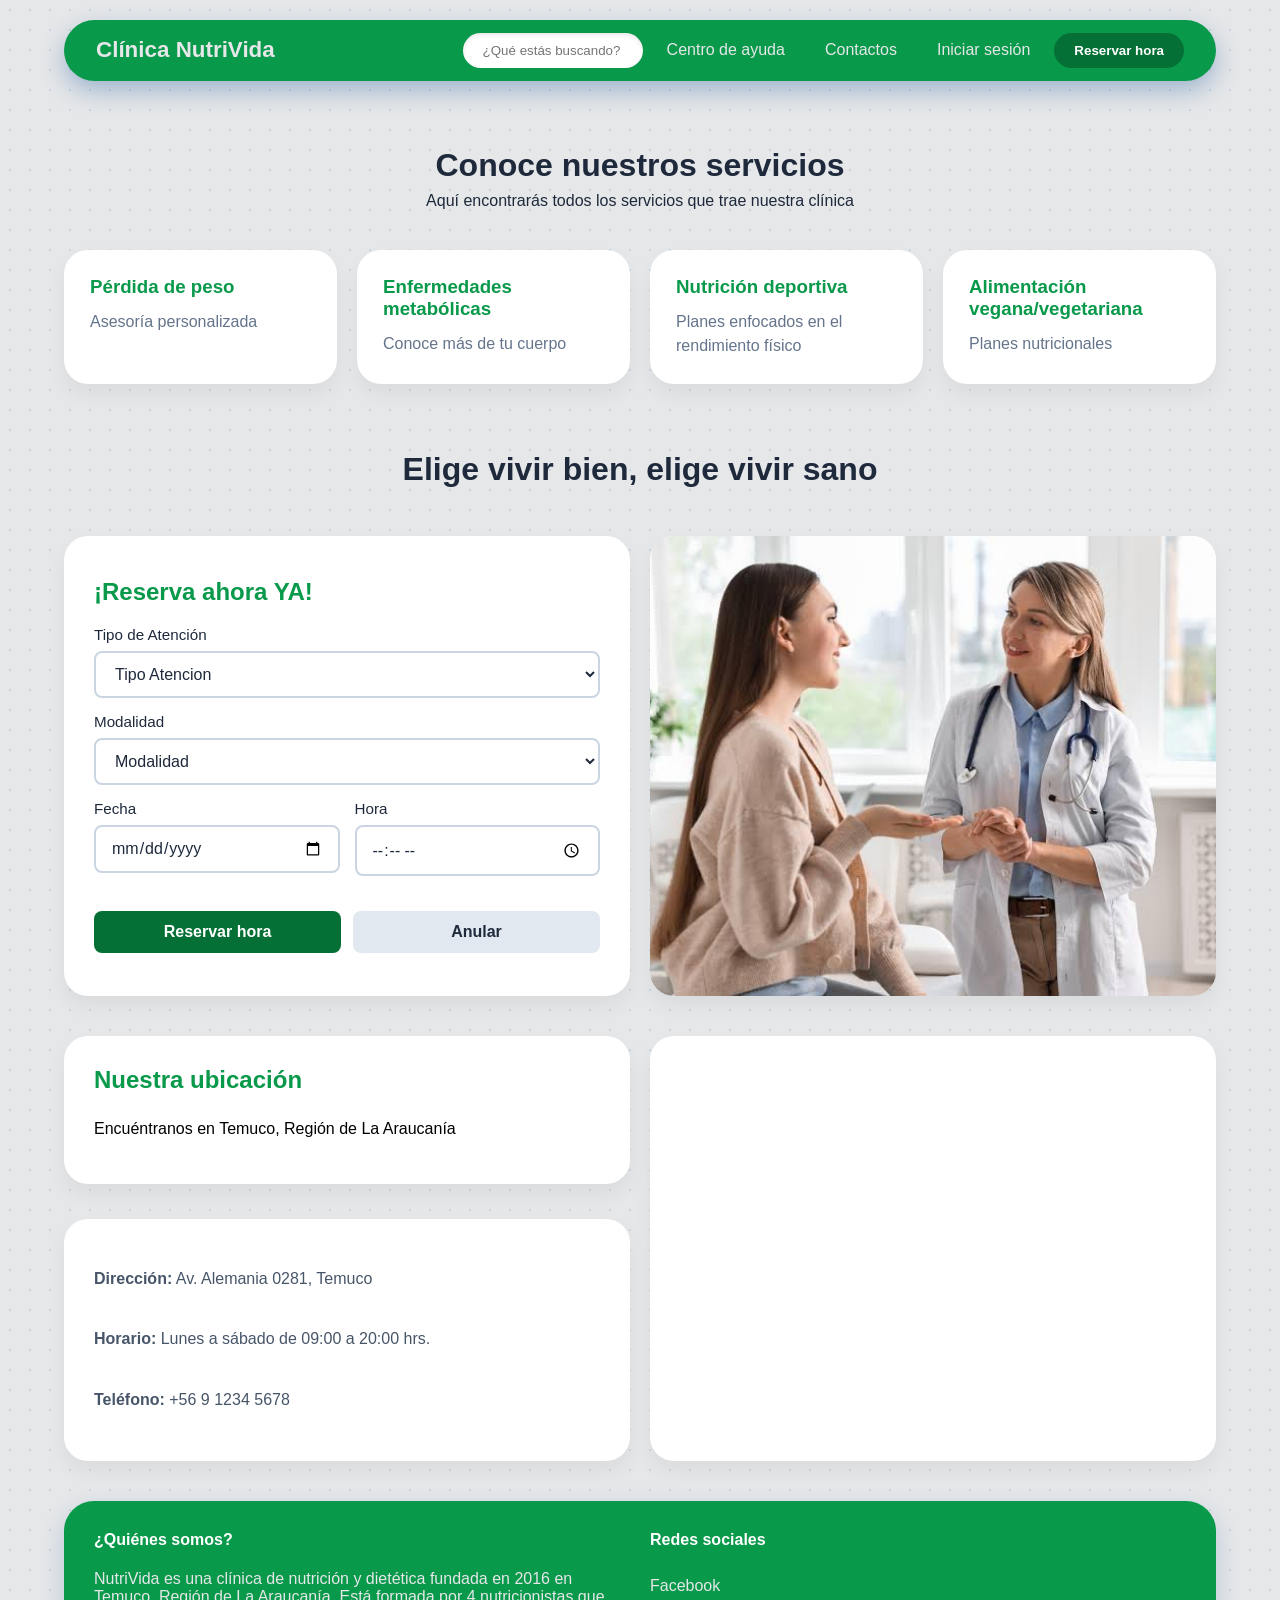
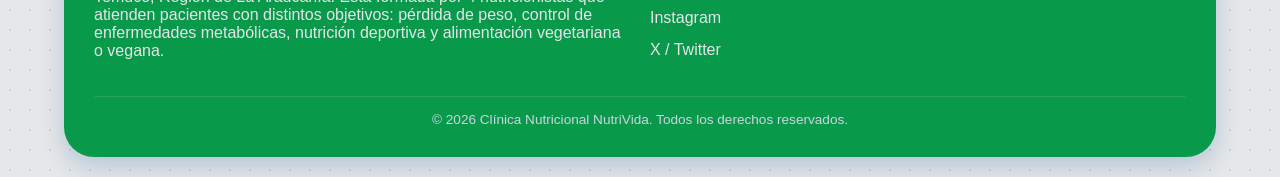
==== index.html @ 5c00aa95 "primer commit xd" ====
<!DOCTYPE html>
<html lang="es">
<head>
    <meta charset="UTF-8">
    <meta name="viewport" content="width=device-width, initial-scale=1.0">
    <link rel="stylesheet" href="styles.css">
    <link rel="icon" type="image/png" href="Gemini_Generated_Image_iem1bjiem1bjiem1.png">
    <title>Clínica Nutricional NutriVida</title>
</head>
<body>
    <header>
        <h1 class="TituloPagina">Clínica NutriVida</h1>

        <input type="checkbox" id="menu-toggle" class="menu-toggle" hidden>
        <label for="menu-toggle" class="menu-btn" aria-label="Abrir menú">
            <span></span>
            <span></span>
            <span></span>
        </label>

        <div class="contenedor-header">
            <nav>
                <input type="text" class="Buscador" placeholder="¿Qué estás buscando?" aria-label="Buscar">
                <a href="#">Centro de ayuda</a>
                <a href="#">Contactos</a>
                <a href="#">Iniciar sesión</a>
                <button type="button">Reservar hora</button>
            </nav>
        </div>
    </header>

    <main class="contenedor-principal">
        <section class="seccion-titulo">
            <h2>Conoce nuestros servicios</h2>
            <p>Aquí encontrarás todos los servicios que trae nuestra clínica</p>
        </section>

        <section class="grid-servicios">
            <article class="tarjeta-servicio">
                <h3>Pérdida de peso</h3>
                <p>Asesoría personalizada</p>
            </article>

            <article class="tarjeta-servicio">
                <h3>Enfermedades metabólicas</h3>
                <p>Conoce más de tu cuerpo</p>
            </article>

            <article class="tarjeta-servicio">
                <h3>Nutrición deportiva</h3>
                <p>Planes enfocados en el rendimiento físico</p>
            </article>

            <article class="tarjeta-servicio">
                <h3>Alimentación vegana/vegetariana</h3>
                <p>Planes nutricionales</p>
            </article>
        </section>

        <section class="seccion-titulo">
            <h2>Elige vivir bien, elige vivir sano</h2>
        </section>

        <section class="contenedor-reserva">
            <article class="tarjeta-formulario">
                <h2>¡Reserva ahora YA!</h2>
                <form action="formularioReserva" method="POST">
                    <div class="form-group">
                        <label for="TipoAtencion">Tipo de Atención</label>
                        <select name="TipoAtencion" id="TipoAtencion" required>
                            <option value="" disabled selected>Tipo Atencion</option>
                            <option value="perdida_peso">Pérdida de Peso</option>
                            <option value="enfermedades_metabolica">Enfermedades Metabólica</option>
                            <option value="nutricion_deportiva">Nutrición Deportiva</option>
                            <option value="nutricion_veggie">Nutrición Veggie</option>
                        </select>
                    </div>
                    
                    <div class="form-group">
                        <label for="Modalidad">Modalidad</label>
                        <select name="Modalidad" id="Modalidad" required>
                            <option value="" disabled selected>Modalidad</option>
                            <option value="presencial">Presencial</option>
                            <option value="domicilio">A domicilio</option>
                        </select>
                    </div>

                    <div class="form-row">
                        <div class="form-group">
                            <label for="fecha">Fecha</label>
                            <input type="date" id="fecha" name="Fecha" required />
                        </div>
                        <div class="form-group">
                            <label for="hora">Hora</label>
                            <input type="time" id="hora" name="hora" required />
                        </div>
                    </div>

                    <div class="botones-formulario">
                        <button type="submit" class="btn-reservar">Reservar hora</button>
                        <button type="reset" class="btn-anular">Anular</button>
                    </div>
                </form>
            </article>

            <article class="tarjeta-imagen">
                <img src="images.jpg" alt="Imagen index">
            </article>
        </section>

        <section class="contenedor-ubicacion">
            <article class="tarjeta-ubicacion">
                <h2>Nuestra ubicación</h2>
                <p>Encuéntranos en Temuco, Región de La Araucanía</p>
            </article>

            <article class="tarjeta-ubicacion detalle-contacto">
                <p>
                    <strong>Dirección:</strong> Av. Alemania 0281, Temuco
                </p>
                <p>
                    <strong>Horario:</strong> Lunes a sábado de 09:00 a 20:00 hrs.
                </p>
                <p>
                    <strong>Teléfono:</strong> +56 9 1234 5678
                </p>
            </article>

            <article class="tarjeta-mapa">
                      <iframe src="https://www.google.com/maps/embed?pb=!1m18!1m12!1m3!1d99600.31571278397!2d-72.68512200540458!3d-38.7290605803464!2m3!1f0!2f0!3f0!3m2!1i1024!2i768!4f13.1!3m3!1m2!1s0x9614d54fd3031fb5%3A0xb4bd7a18e104cbf6!2sClinica%20RedSalud%20Mayor%20de%20Temuco%20-%20Servicios%20de%20Urgencia%2024%20horas!5e0!3m2!1ses!2scl!4v1788279109929!5m2!1ses!2scl" width="600" height="450" style="border:0;" allowfullscreen="" loading="lazy" referrerpolicy="strict-origin-when-cross-origin"></iframe>
            </article>
        </section>
    </main>

    <footer class="footer-flotante">
        <div class="columna-footer">
            <h4>¿Quiénes somos?</h4>
            <p>
                NutriVida es una clínica de nutrición y dietética fundada en 2016 en Temuco, Región de La
                Araucanía. Está formada por 4 nutricionistas que atienden pacientes con distintos objetivos:
                pérdida de peso, control de enfermedades metabólicas, nutrición deportiva y alimentación
                vegetariana o vegana.
            </p>
        </div>

        <div class="columna-footer">
            <h4>Redes sociales</h4>
            <ul class="redes-lista">
                <li><a href="#">Facebook</a></li>
                <li><a href="#">Instagram</a></li>
                <li><a href="#">X / Twitter</a></li>
            </ul>
        </div>

        <div class="footer-copy">
            <p>&copy; 2026 Clínica Nutricional NutriVida. Todos los derechos reservados.</p>
        </div>
    </footer>
</body>
</html>
---- styles.css ----
:root {
    --color-principal: #09994a;
    --texto-principal: #e5e7e9;
    --color-boton: #057035;
}

*,
*::before,
*::after {
    box-sizing: border-box;
}

body {
    margin: 0;
    font-family: 'Segoe UI', Tahoma, Geneva, Verdana, sans-serif;
    background: #e5e7e9;
    background-image: radial-gradient(#cbd5e1 1px, transparent 1px);
    background-size: 20px 20px;
}

header {
    background-color: var(--color-principal);
    color: var(--texto-principal);
    margin: 20px auto;
    width: 90%;
    max-width: 1200px;
    border-radius: 50px;
    padding: 0.8rem 2rem;
    box-shadow: 0 10px 25px rgba(0, 68, 145, 0.3);
    position: sticky;
    top: 20px;
    z-index: 1000;
    display: flex;
    justify-content: space-between;
    align-items: center;
    flex-wrap: wrap;
    gap: 12px;
}

.TituloPagina {
    font-size: 1.4rem;
    font-weight: bold;
    color: var(--texto-principal);
    margin: 0;
}

.contenedor-header {
    display: flex;
    align-items: center;
}

header nav {
    display: flex;
    align-items: center;
    flex-wrap: wrap;
    gap: 8px;
}

header nav a {
    color: var(--texto-principal);
    text-decoration: none;
    font-weight: 500;
    padding: 8px 16px;
    border-radius: 20px;
    transition: background-color 0.3s ease;
    white-space: nowrap;
}

header nav a:hover {
    background-color: rgba(255, 255, 255, 0.12);
}

.menu-btn {
    display: none;
    flex-direction: column;
    justify-content: center;
    gap: 5px;
    cursor: pointer;
    padding: 8px;
}

.menu-btn span {
    display: block;
    width: 22px;
    height: 2px;
    background: var(--texto-principal);
    border-radius: 2px;
}

.Buscador {
    padding: 10px 20px;
    border-radius: 30px;
    border: none;
    outline: none;
    width: 180px;
    max-width: 100%;
    box-shadow: inset 0 2px 4px rgba(0, 0, 0, 0.1);
}

header nav button {
    background-color: var(--color-boton);
    color: white;
    border: none;
    padding: 10px 20px;
    border-radius: 30px;
    font-weight: bold;
    cursor: pointer;
    white-space: nowrap;
}

header nav button:hover {
    filter: brightness(1.08);
}

.contenedor-principal {
    width: 90%;
    max-width: 1200px;
    margin: 40px auto;
    display: flex;
    flex-direction: column;
    gap: 40px;
}

.seccion-titulo {
    text-align: center;
    color: #1e293b;
}

.seccion-titulo h2 {
    font-size: 2rem;
    margin-bottom: 8px;
}

.seccion-titulo p {
    margin: 0;
}

.grid-servicios {
    display: grid;
    grid-template-columns: repeat(auto-fit, minmax(240px, 1fr));
    gap: 20px;
}

.tarjeta-servicio {
    background-color: #ffffff;
    padding: 25px;
    border-radius: 24px;
    box-shadow: 0 10px 20px rgba(0, 0, 0, 0.05);
    border: 1px solid rgba(255, 255, 255, 0.8);
    transition: transform 0.3s ease, box-shadow 0.3s ease;
}

.tarjeta-servicio:hover {
    transform: translateY(-8px);
    box-shadow: 0 15px 30px rgba(0, 68, 145, 0.12);
}

.tarjeta-servicio h3 {
    color: var(--color-principal);
    margin-top: 0;
    margin-bottom: 12px;
}

.tarjeta-servicio p {
    color: #64748b;
    line-height: 1.5;
    margin: 0;
}

form {
    display: flex;
    flex-direction: column;
    gap: 15px;
}

.contenedor-reserva {
    display: grid;
    grid-template-columns: 1fr 1fr;
    gap: 20px;
}

.tarjeta-formulario {
    background-color: #ffffff;
    padding: 30px;
    border-radius: 24px;
    box-shadow: 0 10px 20px rgba(0, 0, 0, 0.05);
    display: flex;
    flex-direction: column;
    justify-content: center;
}

.tarjeta-formulario h2 {
    color: var(--color-principal);
    margin-top: 0;
    margin-bottom: 20px;
}

.tarjeta-imagen {
    background: white;
    border-radius: 24px;
    overflow: hidden;
    box-shadow: 0 10px 20px rgba(0, 0, 0, 0.05);
    display: flex;
    flex-direction: column;
    justify-content: flex-start;
}

.tarjeta-imagen img {
    width: 100%;
    height: 460px;
    object-fit: cover;
    display: block;
}

.form-group {
    display: flex;
    flex-direction: column;
    gap: 8px;
}

.form-row {
    display: grid;
    grid-template-columns: 1fr 1fr;
    gap: 15px;
}

label {
    color: #1e293b;
    font-weight: 500;
    font-size: 0.95rem;
}

select,
input[type="date"],
input[type="time"] {
    padding: 12px 15px;
    border: 2px solid #cbd5e1;
    border-radius: 8px;
    font-size: 1rem;
    font-family: inherit;
    color: #1e293b;
    background-color: #ffffff;
    transition: border-color 0.3s ease, box-shadow 0.3s ease;
    cursor: pointer;
}

select:hover,
input[type="date"]:hover,
input[type="time"]:hover {
    border-color: var(--color-principal);
}

select:focus,
input[type="date"]:focus,
input[type="time"]:focus {
    outline: none;
    border-color: var(--color-principal);
    box-shadow: 0 0 0 3px rgba(9, 153, 74, 0.1);
}

select option {
    color: #1e293b;
    background-color: #ffffff;
}

.botones-formulario {
    display: flex;
    gap: 12px;
    justify-content: flex-start;
    margin-top: 20px;
}

.btn-reservar,
.btn-anular {
    padding: 12px 24px;
    border: none;
    border-radius: 8px;
    font-size: 1rem;
    font-weight: 600;
    cursor: pointer;
    transition: all 0.3s ease;
    flex: 1;
}

.btn-reservar {
    background-color: var(--color-boton);
    color: white;
}

.btn-reservar:hover {
    filter: brightness(1.1);
    transform: translateY(-2px);
}

.btn-anular {
    background-color: #e2e8f0;
    color: #1e293b;
}

.btn-anular:hover {
    background-color: #cbd5e1;
    transform: translateY(-2px);
}

.contenedor-ubicacion {
    display: grid;
    grid-template-columns: 1fr 1fr;
    gap: 20px;
}

.tarjeta-ubicacion {
    background: white;
    padding: 30px;
    border-radius: 24px;
    box-shadow: 0 10px 20px rgba(0, 0, 0, 0.05);
    display: flex;
    flex-direction: column;
    justify-content: center;
}

.tarjeta-ubicacion h2 {
    color: var(--color-principal);
    margin-top: 0;
    margin-bottom: 10px;
}

.detalle-contacto {
    margin-top: 15px;
    line-height: 1.8;
    color: #475569;
}

.tarjeta-mapa {
    grid-column: 2;
    grid-row: 1 / span 2;
    background: white;
    border-radius: 24px;
    overflow: hidden;
    box-shadow: 0 10px 20px rgba(0, 0, 0, 0.05);
    min-height: 280px;
}

.tarjeta-mapa iframe {
    width: 100%;
    height: 100%;
    min-height: 280px;
    display: block;
    border: 0;
}

.FotoPrincipal img{
    grid-column: 1;
    grid-row: 1 / span 2;
    background: white;
    border-radius: 24px;
    overflow: hidden;
    box-shadow: 0 10px 20px rgba(0, 0, 0, 0.05);
    min-height: 280px;
}

.footer-flotante {
    width: 90%;
    max-width: 1200px;
    margin: 40px auto 20px auto;
    background-color: var(--color-principal);
    color: var(--texto-principal);
    padding: 30px;
    border-radius: 30px;
    display: flex;
    flex-wrap: wrap;
    justify-content: space-between;
    gap: 20px;
    box-shadow: 0 10px 25px rgba(0, 68, 145, 0.2);
}

.columna-footer {
    flex: 1 1 280px;
}

.columna-footer h4 {
    margin-top: 0;
    color: #ffffff;
}

.redes-lista {
    list-style: none;
    padding: 0;
    margin: 0;
}

.redes-lista li a {
    color: var(--texto-principal);
    text-decoration: none;
    line-height: 2;
    transition: color 0.2s;
}

.redes-lista li a:hover {
    color: #ffffff;
}

.footer-copy {
    flex-basis: 100%;
    width: 100%;
    text-align: center;
    border-top: 1px solid rgba(255, 255, 255, 0.1);
    padding-top: 15px;
    font-size: 0.85rem;
    color: #cbd5e1;
}

.footer-copy p {
    margin: 0;
}

@media (max-width: 900px) {
    header {
        border-radius: 28px;
        padding: 0.8rem 1.2rem;
    }

    .seccion-titulo h2 {
        font-size: 1.6rem;
    }
}

@media (max-width: 768px) {
    header {
        top: 12px;
        margin: 12px auto;
        border-radius: 24px;
        align-items: center;
    }

    .menu-btn {
        display: flex;
        margin-left: auto;
    }

    .contenedor-header {
        display: none;
        width: 100%;
    }

    .menu-toggle:checked ~ .contenedor-header {
        display: block;
    }

    header nav {
        flex-direction: column;
        align-items: stretch;
        width: 100%;
        padding: 8px 0 12px;
    }

    .Buscador,
    header nav a,
    header nav button {
        width: 100%;
        text-align: center;
    }

    .contenedor-principal {
        margin: 24px auto;
        gap: 24px;
    }

    .grid-servicios {
        grid-template-columns: 1fr;
    }

    .tarjeta-servicio:hover {
        transform: none;
    }

    .contenedor-ubicacion {
        grid-template-columns: 1fr;
    }

    .tarjeta-mapa {
        grid-column: auto;
        grid-row: auto;
    }

    .contenedor-reserva {
        grid-template-columns: 1fr;
    }

    form {
        grid-template-columns: 1fr 1fr;
        gap: 10px;
    }

    .form-group:nth-child(5),
    .form-group:nth-child(6),
    .botones-formulario {
        grid-column: 1 / 3;
    }

    .tarjeta-formulario,
    .tarjeta-imagen,
    .tarjeta-ubicacion,
    .tarjeta-mapa,
    .footer-flotante {
        border-radius: 20px;
    }

    .footer-flotante {
        padding: 24px 20px;
        margin: 24px auto 16px;
    }
}

@media (max-width: 480px) {
    header {
        width: 94%;
        padding: 0.7rem 1rem;
    }

    .TituloPagina {
        font-size: 1.15rem;
    }

    .contenedor-principal,
    .footer-flotante {
        width: 94%;
    }

    .seccion-titulo h2 {
        font-size: 1.4rem;
    }

    .tarjeta-servicio,
    .tarjeta-ubicacion,
    .tarjeta-formulario {
        padding: 15px;
    }

    .tarjeta-mapa iframe {
        min-height: 220px;
    }

    form {
        grid-template-columns: 1fr;
        gap: 8px;
    }

    .form-group:nth-child(5),
    .form-group:nth-child(6),
    .botones-formulario {
        grid-column: auto;
    }

    .botones-formulario {
        flex-direction: column;
    }

    .btn-reservar,
    .btn-anular {
        width: 100%;
    }

    .tarjeta-imagen img {
        height: 220px;
    }

    .tarjeta-formulario {
        min-height: auto;
    }
}
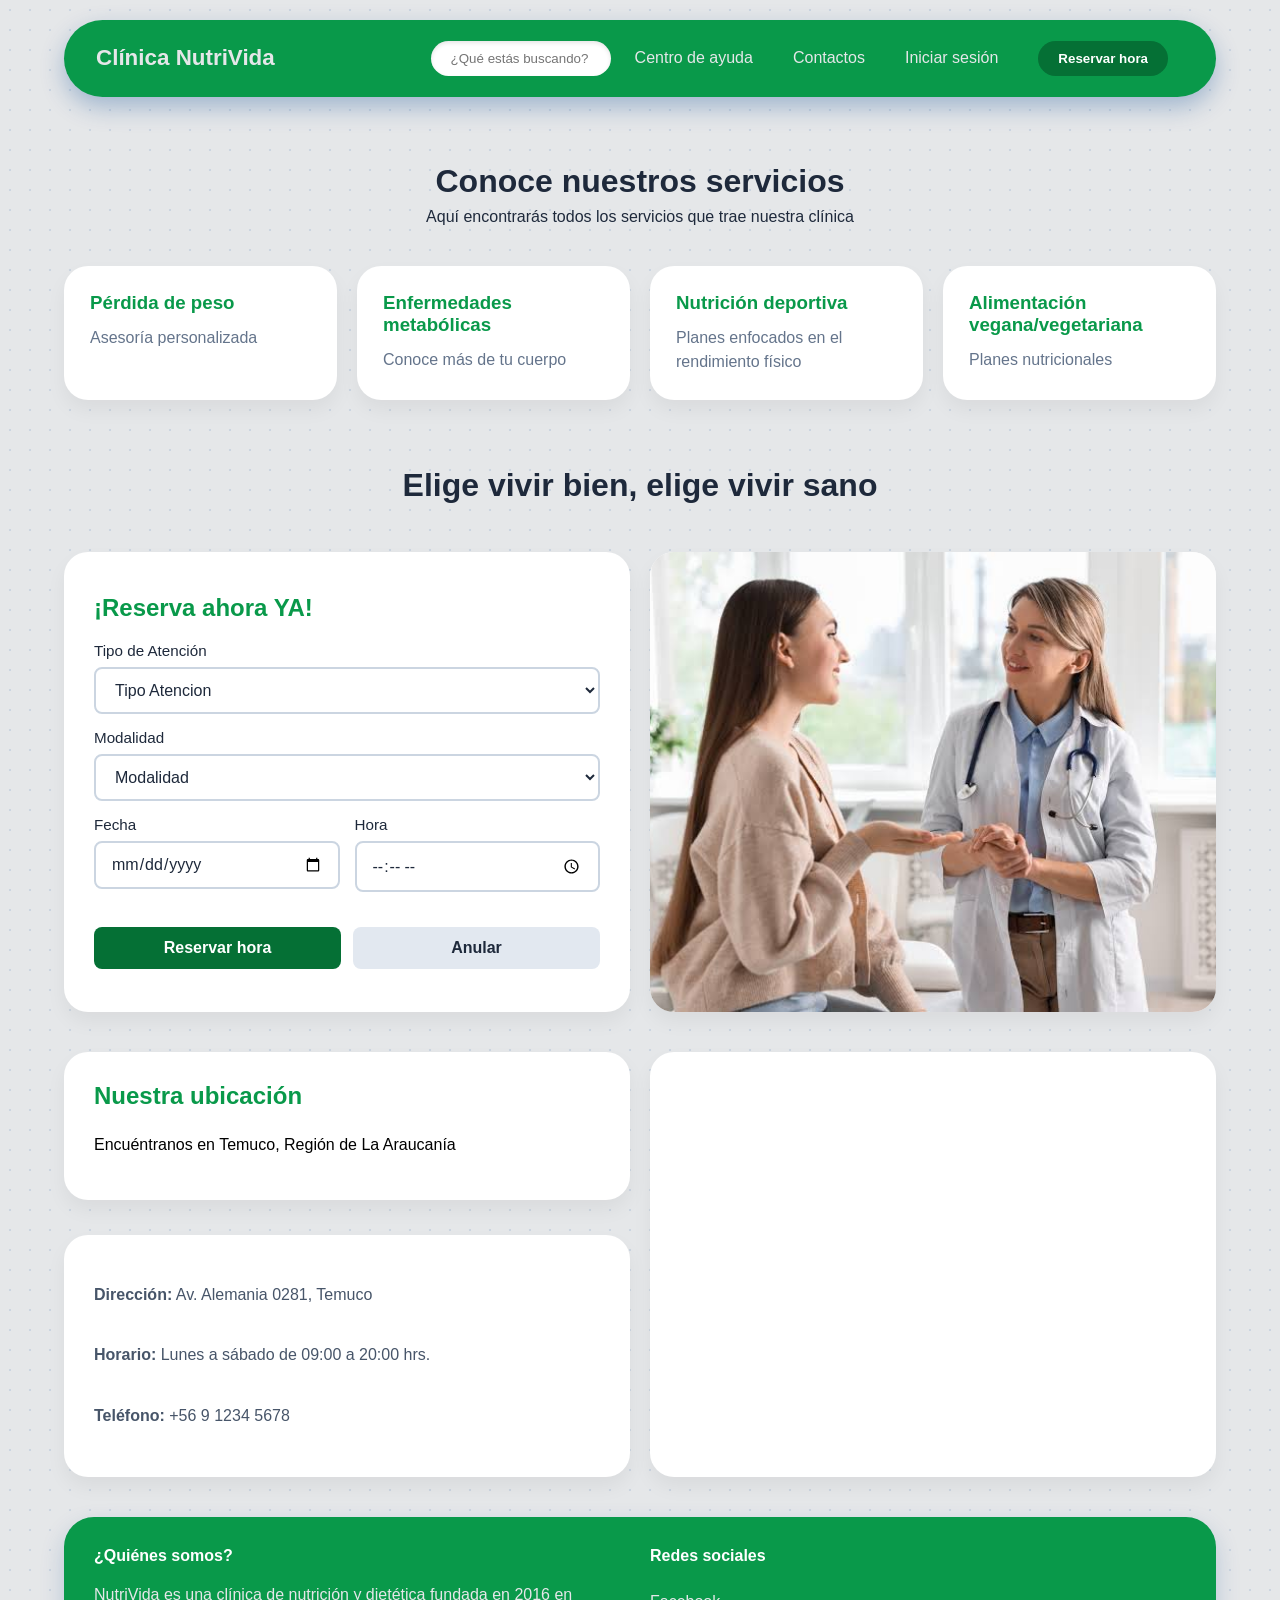
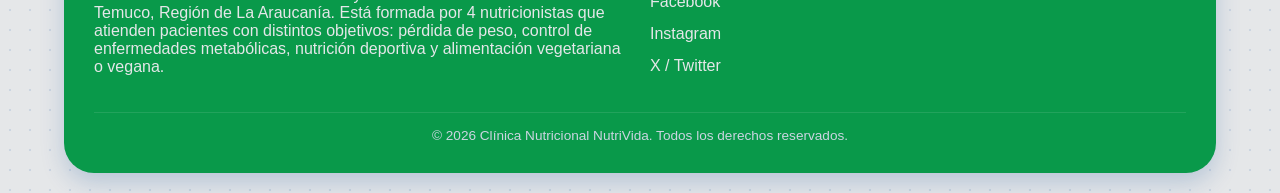
==== commit ea4dcf6b: "html y css listo...falta JS" ====
--- a/index.html
+++ b/index.html
@@ -23,8 +23,14 @@
                 <input type="text" class="Buscador" placeholder="¿Qué estás buscando?" aria-label="Buscar">
                 <a href="#">Centro de ayuda</a>
                 <a href="#">Contactos</a>
-                <a href="#">Iniciar sesión</a>
-                <button type="button">Reservar hora</button>
+                
+                <!-- 1. Enlace Iniciar Sesión en el Header -->
+                <a href="iniciarSesion.html">Iniciar sesión</a>
+
+                <!-- 2. Botón Reservar Hora en el Header -->
+                <a href="iniciarSesion.html">
+                    <button type="button">Reservar hora</button>
+                </a>
             </nav>
         </div>
     </header>
@@ -64,7 +70,9 @@
         <section class="contenedor-reserva">
             <article class="tarjeta-formulario">
                 <h2>¡Reserva ahora YA!</h2>
-                <form action="formularioReserva" method="POST">
+                
+                <!-- 3. Formulario en el Body apunta a iniciarSesion.html -->
+                <form action="iniciarSesion.html" method="GET">
                     <div class="form-group">
                         <label for="TipoAtencion">Tipo de Atención</label>
                         <select name="TipoAtencion" id="TipoAtencion" required>
@@ -97,6 +105,7 @@
                     </div>
 
                     <div class="botones-formulario">
+                        <!-- Al presionar este botón dentro del formulario enviará los datos y redirigirá a iniciarSesion.html -->
                         <button type="submit" class="btn-reservar">Reservar hora</button>
                         <button type="reset" class="btn-anular">Anular</button>
                     </div>
@@ -127,7 +136,7 @@
             </article>
 
             <article class="tarjeta-mapa">
-                      <iframe src="https://www.google.com/maps/embed?pb=!1m18!1m12!1m3!1d99600.31571278397!2d-72.68512200540458!3d-38.7290605803464!2m3!1f0!2f0!3f0!3m2!1i1024!2i768!4f13.1!3m3!1m2!1s0x9614d54fd3031fb5%3A0xb4bd7a18e104cbf6!2sClinica%20RedSalud%20Mayor%20de%20Temuco%20-%20Servicios%20de%20Urgencia%2024%20horas!5e0!3m2!1ses!2scl!4v1788279109929!5m2!1ses!2scl" width="600" height="450" style="border:0;" allowfullscreen="" loading="lazy" referrerpolicy="strict-origin-when-cross-origin"></iframe>
+                <iframe src="https://www.google.com/maps/embed?pb=!1m18!1m12!1m3!1d99600.31571278397!2d-72.68512200540458!3d-38.7290605803464!2m3!1f0!2f0!3f0!3m2!1i1024!2i768!4f13.1!3m3!1m2!1s0x9614d54fd3031fb5%3A0xb4bd7a18e104cbf6!2sClinica%20RedSalud%20Mayor%20de%20Temuco%20-%20Servicios%20de%20Urgencia%2024%20horas!5e0!3m2!1ses!2scl!4v1788279109929!5m2!1ses!2scl" width="600" height="450" style="border:0;" allowfullscreen="" loading="lazy" referrerpolicy="strict-origin-when-cross-origin"></iframe>
             </article>
         </section>
     </main>
@@ -157,4 +166,4 @@
         </div>
     </footer>
 </body>
-</html>
+</html>
